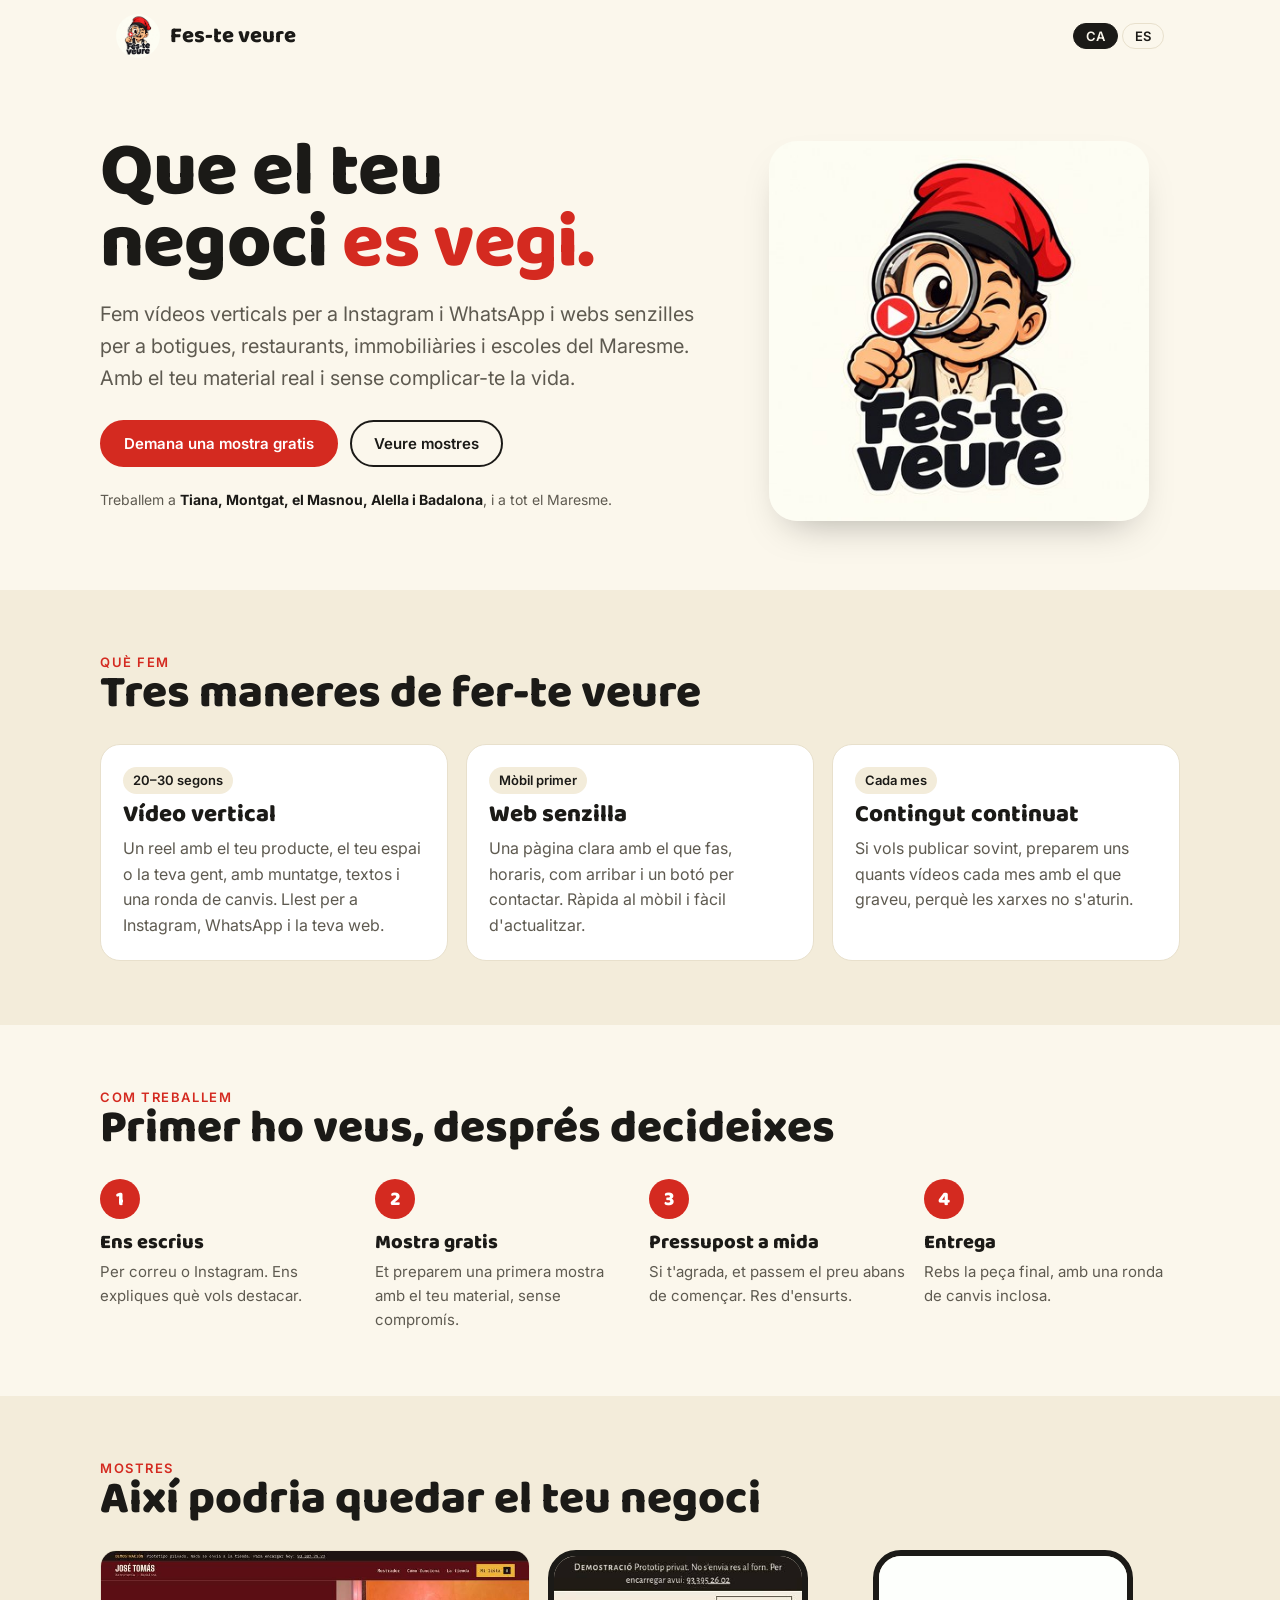
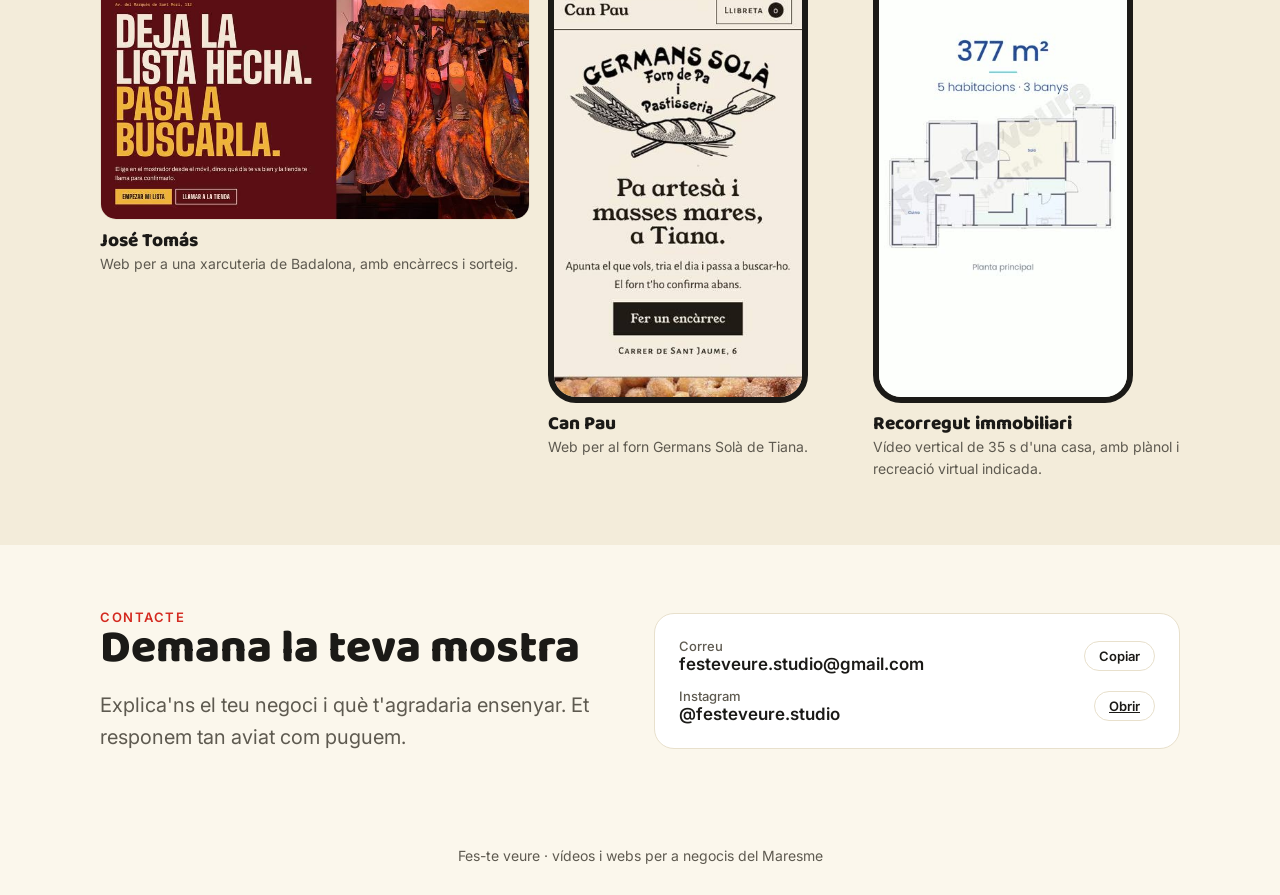
==== index.html @ b818a2d7 "Web de Fes-te veure" ====
<!doctype html>
<html lang="ca">
<head>
<meta charset="utf-8">
<meta name="viewport" content="width=device-width, initial-scale=1, viewport-fit=cover">
<meta name="description" content="Fes-te veure: vídeos verticals i webs senzilles per a negocis del Maresme.">
<title>Fes-te veure</title>
<meta name="claude:viewport-fit-sides" content="cover">
<link rel="stylesheet" href="https://fonts.googleapis.com/css2?family=Baloo+2:wght@600;800&family=Inter:wght@400;500;600&display=swap">
<style>
/* Layout: portada con mascota y móvil, luego servicios, proceso, trabajos y contacto en bandas a lo ancho */
:root{
  --paper:#fbf7ec;--ink:#1b1a17;--muted:#5e5a50;--red:#d42a20;--red-ink:#ffffff;--card:#ffffff;--line:#e8e0cc;--tint:#f3ecda;
  --display:"Baloo 2",ui-rounded,system-ui,sans-serif;--body:"Inter",ui-sans-serif,system-ui,sans-serif;
}
@media (prefers-color-scheme:dark){:root:not([data-theme="light"]){--paper:#17150f;--ink:#f3eee2;--muted:#b3ab98;--red:#ef4b3f;--red-ink:#1b0b09;--card:#211e17;--line:#38332a;--tint:#262219;color-scheme:dark}}
:root[data-theme="dark"]{--paper:#17150f;--ink:#f3eee2;--muted:#b3ab98;--red:#ef4b3f;--red-ink:#1b0b09;--card:#211e17;--line:#38332a;--tint:#262219;color-scheme:dark}
body{background:var(--paper);color:var(--ink);font:16px/1.6 var(--body)}
.band{padding-block:64px;padding-left:max(16px,env(safe-area-inset-left,0px));padding-right:max(16px,env(safe-area-inset-right,0px))}
.wrap{max-width:1080px;margin:0 auto;display:grid;gap:28px}
.draft{background:var(--ink);color:var(--paper);text-align:center;font-size:13px;padding-block:8px;padding-left:max(16px,env(safe-area-inset-left,0px));padding-right:max(16px,env(safe-area-inset-right,0px))}
nav{display:flex;justify-content:space-between;align-items:center;gap:12px;flex-wrap:wrap;padding-block:14px;padding-left:max(16px,env(safe-area-inset-left,0px));padding-right:max(16px,env(safe-area-inset-right,0px));max-width:1080px;margin:0 auto}
.brand{display:flex;align-items:center;gap:10px;font:800 22px var(--display);color:var(--ink);text-decoration:none}
.brand img{width:44px;height:44px;border-radius:50%}
.lang{display:flex;gap:4px}
.lang button{border:1px solid var(--line);background:transparent;color:var(--ink);border-radius:999px;padding:4px 12px;font:600 13px var(--body);cursor:pointer}
.lang button[aria-pressed="true"]{background:var(--ink);color:var(--paper);border-color:var(--ink)}
.hero{display:grid;grid-template-columns:1.15fr .85fr;gap:40px;align-items:center}
.hero>*{min-width:0}
h1{font:800 clamp(40px,7vw,76px)/.95 var(--display);margin:0;letter-spacing:-.01em;text-wrap:balance}
h1 em{font-style:normal;color:var(--red)}
.lead{font-size:clamp(17px,2.2vw,20px);color:var(--muted);max-width:34em;margin:18px 0 0}
.cta{display:flex;gap:12px;flex-wrap:wrap;margin-top:26px}
.btn{display:inline-flex;align-items:center;gap:8px;border-radius:999px;padding:12px 22px;font:600 15px var(--body);text-decoration:none;cursor:pointer;border:2px solid var(--ink)}
.btn.primary{background:var(--red);border-color:var(--red);color:var(--red-ink)}
.btn.ghost{background:transparent;color:var(--ink)}
.btn:focus-visible,.lang button:focus-visible,.copy:focus-visible{outline:3px solid var(--red);outline-offset:3px}
.zone{margin-top:22px;font-size:14px;color:var(--muted)}
.zone b{color:var(--ink)}
.stage{position:relative;display:grid;place-items:center}
.stage .mascot{width:min(100%,380px);border-radius:28px;box-shadow:0 18px 40px -20px rgba(0,0,0,.35);max-width:100%}
h2{font:800 clamp(30px,4.6vw,46px)/1 var(--display);margin:0;text-wrap:balance}
.kicker{font:600 13px var(--body);letter-spacing:.12em;text-transform:uppercase;color:var(--red)}
.services{display:grid;grid-template-columns:repeat(3,1fr);gap:18px}
.svc{background:var(--card);border:1px solid var(--line);border-radius:20px;padding:22px;display:grid;gap:8px;align-content:start;min-width:0}
.svc h3{font:800 24px/1.1 var(--display);margin:0}
.svc p{margin:0;color:var(--muted)}
.svc .tag{font-size:13px;font-weight:600;color:var(--ink);background:var(--tint);border-radius:999px;padding:3px 10px;justify-self:start}
.steps{display:grid;grid-template-columns:repeat(4,1fr);gap:18px;counter-reset:s}
.step{display:grid;gap:6px;align-content:start;min-width:0}
.step::before{counter-increment:s;content:counter(s);width:40px;height:40px;border-radius:50%;background:var(--red);color:var(--red-ink);display:grid;place-items:center;font:800 20px var(--display)}
.step h3{margin:6px 0 0;font:800 20px/1.15 var(--display)}
.step p{margin:0;color:var(--muted);font-size:15px}
.tinted{background:var(--tint)}
.works{display:grid;grid-template-columns:1.4fr 1fr 1fr;gap:18px;align-items:start}
.work{margin:0;display:grid;gap:10px;min-width:0}
.work .frame{position:relative;border-radius:16px;overflow:hidden;border:1px solid var(--line);background:var(--card)}
.work img{display:block;width:100%;height:auto}
.work.phone .frame{max-width:260px;border-radius:28px;border:6px solid var(--ink)}
.work figcaption{font-size:14px;color:var(--muted)}
.work figcaption b{color:var(--ink);display:block;font:800 19px/1.2 var(--display)}
.pending{position:absolute;left:10px;top:10px;background:var(--ink);color:var(--paper);font-size:12px;font-weight:600;border-radius:999px;padding:3px 10px}
.contact{display:grid;grid-template-columns:1fr 1fr;gap:28px;align-items:center}
.contact>*{min-width:0}
.card{background:var(--card);border:1px solid var(--line);border-radius:20px;padding:24px;display:grid;gap:14px}
.row{display:flex;justify-content:space-between;align-items:center;gap:12px;flex-wrap:wrap}
.row span{font:600 17px var(--body);overflow-wrap:anywhere;user-select:all}
.row small{display:block;color:var(--muted);font-size:13px;font-weight:500}
.copy{border:1px solid var(--line);background:transparent;color:var(--ink);border-radius:999px;padding:6px 14px;font:600 13px var(--body);cursor:pointer}
footer{padding-block:28px;text-align:center;color:var(--muted);font-size:14px;padding-left:max(16px,env(safe-area-inset-left,0px));padding-right:max(16px,env(safe-area-inset-right,0px))}
@media (max-width:860px){.hero,.contact{grid-template-columns:1fr}.services{grid-template-columns:1fr}.steps{grid-template-columns:1fr 1fr}.works{grid-template-columns:1fr}.stage{order:-1}.stage .mascot{width:220px}}
@media (max-width:480px){.steps{grid-template-columns:1fr}.band{padding-block:44px}}
</style>
<style>*,*::before,*::after{box-sizing:border-box}body{margin:0}img{max-width:100%}[hidden]{display:none!important}</style>
</head>
<body>



<nav>
  <a class="brand" href="#inici"><img src="logo.jpg" alt="">Fes-te veure</a>
  <div class="lang" role="group" aria-label="Idioma">
    <button id="l-ca" aria-pressed="true">CA</button><button id="l-es" aria-pressed="false">ES</button>
  </div>
</nav>

<section class="band" id="inici">
  <div class="wrap hero">
    <div>
      <h1 data-ca="Que el teu negoci <em>es vegi.</em>" data-es="Que tu negocio <em>se vea.</em>"></h1>
      <p class="lead" data-ca="Fem vídeos verticals per a Instagram i WhatsApp i webs senzilles per a botigues, restaurants, immobiliàries i escoles del Maresme. Amb el teu material real i sense complicar-te la vida." data-es="Hacemos vídeos verticales para Instagram y WhatsApp y webs sencillas para tiendas, restaurantes, inmobiliarias y escuelas del Maresme. Con tu material real y sin complicarte la vida."></p>
      <div class="cta">
        <a class="btn primary" href="#contacte" data-ca="Demana una mostra gratis" data-es="Pide una muestra gratis"></a>
        <a class="btn ghost" href="#treballs" data-ca="Veure mostres" data-es="Ver muestras"></a>
      </div>
      <p class="zone" data-ca="Treballem a <b>Tiana, Montgat, el Masnou, Alella i Badalona</b>, i a tot el Maresme." data-es="Trabajamos en <b>Tiana, Montgat, el Masnou, Alella y Badalona</b>, y en todo el Maresme."></p>
    </div>
    <div class="stage"><img class="mascot" src="logo.jpg" alt="El Barrufet de Fes-te veure, amb una lupa"></div>
  </div>
</section>

<section class="band tinted" id="serveis">
  <div class="wrap">
    <div><div class="kicker" data-ca="Què fem" data-es="Qué hacemos"></div><h2 data-ca="Tres maneres de fer-te veure" data-es="Tres formas de hacerte ver"></h2></div>
    <div class="services">
      <article class="svc"><span class="tag" data-ca="20–30 segons" data-es="20–30 segundos"></span><h3 data-ca="Vídeo vertical" data-es="Vídeo vertical"></h3><p data-ca="Un reel amb el teu producte, el teu espai o la teva gent, amb muntatge, textos i una ronda de canvis. Llest per a Instagram, WhatsApp i la teva web." data-es="Un reel con tu producto, tu espacio o tu gente, con montaje, textos y una ronda de cambios. Listo para Instagram, WhatsApp y tu web."></p></article>
      <article class="svc"><span class="tag" data-ca="Mòbil primer" data-es="Móvil primero"></span><h3 data-ca="Web senzilla" data-es="Web sencilla"></h3><p data-ca="Una pàgina clara amb el que fas, horaris, com arribar i un botó per contactar. Ràpida al mòbil i fàcil d'actualitzar." data-es="Una página clara con lo que haces, horarios, cómo llegar y un botón para contactar. Rápida en el móvil y fácil de actualizar."></p></article>
      <article class="svc"><span class="tag" data-ca="Cada mes" data-es="Cada mes"></span><h3 data-ca="Contingut continuat" data-es="Contenido continuo"></h3><p data-ca="Si vols publicar sovint, preparem uns quants vídeos cada mes amb el que graveu, perquè les xarxes no s'aturin." data-es="Si quieres publicar a menudo, preparamos varios vídeos cada mes con lo que grabéis, para que las redes no se paren."></p></article>
    </div>
  </div>
</section>

<section class="band" id="com">
  <div class="wrap">
    <div><div class="kicker" data-ca="Com treballem" data-es="Cómo trabajamos"></div><h2 data-ca="Primer ho veus, després decideixes" data-es="Primero lo ves, después decides"></h2></div>
    <div class="steps">
      <div class="step"><h3 data-ca="Ens escrius" data-es="Nos escribes"></h3><p data-ca="Per correu o Instagram. Ens expliques què vols destacar." data-es="Por correo o Instagram. Nos cuentas qué quieres destacar."></p></div>
      <div class="step"><h3 data-ca="Mostra gratis" data-es="Muestra gratis"></h3><p data-ca="Et preparem una primera mostra amb el teu material, sense compromís." data-es="Te preparamos una primera muestra con tu material, sin compromiso."></p></div>
      <div class="step"><h3 data-ca="Pressupost a mida" data-es="Presupuesto a medida"></h3><p data-ca="Si t'agrada, et passem el preu abans de començar. Res d'ensurts." data-es="Si te gusta, te pasamos el precio antes de empezar. Sin sorpresas."></p></div>
      <div class="step"><h3 data-ca="Entrega" data-es="Entrega"></h3><p data-ca="Rebs la peça final, amb una ronda de canvis inclosa." data-es="Recibes la pieza final, con una ronda de cambios incluida."></p></div>
    </div>
  </div>
</section>

<section class="band tinted" id="treballs">
  <div class="wrap">
    <div><div class="kicker" data-ca="Mostres" data-es="Muestras"></div><h2 data-ca="Així podria quedar el teu negoci" data-es="Así podría quedar tu negocio"></h2></div>
    <div class="works">
      <figure class="work"><div class="frame"><img src="jose-tomas-escritorio.jpg" alt="Web de José Tomás, xarcuteria de Badalona"></div><figcaption><b>José Tomás</b><span data-ca="Web per a una xarcuteria de Badalona, amb encàrrecs i sorteig." data-es="Web para una charcutería de Badalona, con encargos y sorteo."></span></figcaption></figure>
      <figure class="work phone"><div class="frame"><img src="can-pau-movil-portada.jpg" alt="Web de Can Pau al mòbil"></div><figcaption><b>Can Pau</b><span data-ca="Web per al forn Germans Solà de Tiana." data-es="Web para el horno Germans Solà de Tiana."></span></figcaption></figure>
      <figure class="work phone"><div class="frame"><img src="finques-frame.jpg" alt="Fotograma d'un vídeo immobiliari"></div><figcaption><b data-ca="Recorregut immobiliari" data-es="Recorrido inmobiliario"></b><span data-ca="Vídeo vertical de 35 s d'una casa, amb plànol i recreació virtual indicada." data-es="Vídeo vertical de 35 s de una casa, con plano y recreación virtual indicada."></span></figcaption></figure>
    </div>
  </div>
</section>

<section class="band" id="contacte">
  <div class="wrap contact">
    <div><div class="kicker" data-ca="Contacte" data-es="Contacto"></div><h2 data-ca="Demana la teva mostra" data-es="Pide tu muestra"></h2><p class="lead" data-ca="Explica'ns el teu negoci i què t'agradaria ensenyar. Et responem tan aviat com puguem." data-es="Cuéntanos tu negocio y qué te gustaría enseñar. Te respondemos lo antes posible."></p></div>
    <div class="card">
      <div class="row"><span><small data-ca="Correu" data-es="Correo"></small>festeveure.studio@gmail.com</span><button class="copy" data-copy="festeveure.studio@gmail.com" data-ca="Copiar" data-es="Copiar"></button></div>
      <div class="row"><span><small>Instagram</small>@festeveure.studio</span><a class="copy" href="https://www.instagram.com/festeveure.studio/" target="_blank" rel="noopener" data-ca="Obrir" data-es="Abrir"></a></div>
    </div>
  </div>
</section>

<footer><span data-ca="Fes-te veure · vídeos i webs per a negocis del Maresme" data-es="Fes-te veure · vídeos y webs para negocios del Maresme"></span></footer>

<script>
function setLang(l){
  document.documentElement.lang=l;
  document.querySelectorAll("[data-ca]").forEach(e=>{e.innerHTML=e.getAttribute("data-"+l)});
  document.getElementById("l-ca").setAttribute("aria-pressed",l==="ca");
  document.getElementById("l-es").setAttribute("aria-pressed",l==="es");
  try{localStorage.setItem("ftv-lang",l)}catch(e){}
}
document.getElementById("l-ca").onclick=()=>setLang("ca");
document.getElementById("l-es").onclick=()=>setLang("es");
let start="ca";try{start=localStorage.getItem("ftv-lang")||"ca"}catch(e){}
setLang(start);
document.addEventListener("click",e=>{const b=e.target.closest("button[data-copy]");if(!b)return;
  const t=b.getAttribute("data-copy"),old=b.textContent;
  navigator.clipboard.writeText(t).then(()=>{b.textContent="✓";setTimeout(()=>b.textContent=old,1500)}).catch(()=>{const s=b.parentElement.querySelector("span");const r=document.createRange();r.selectNodeContents(s);const sel=getSelection();sel.removeAllRanges();sel.addRange(r)})});
</script>

</body>
</html>
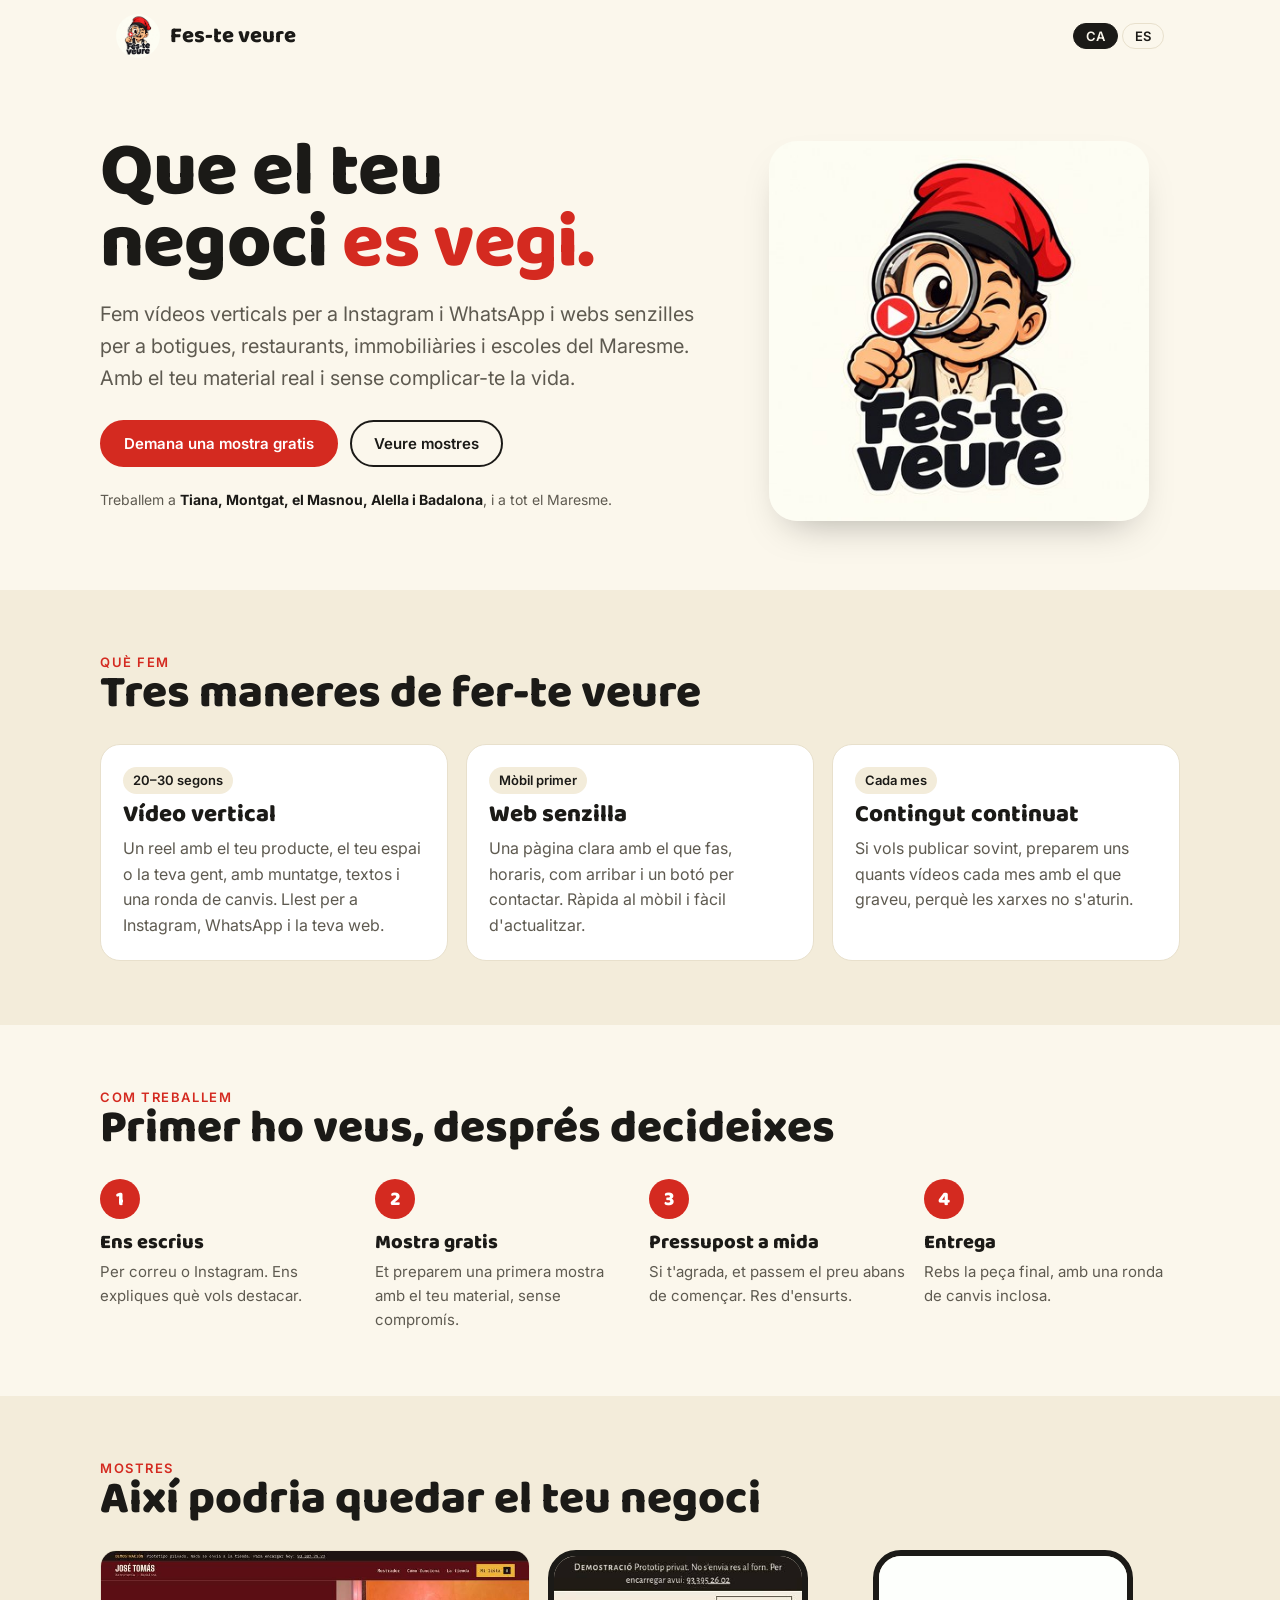
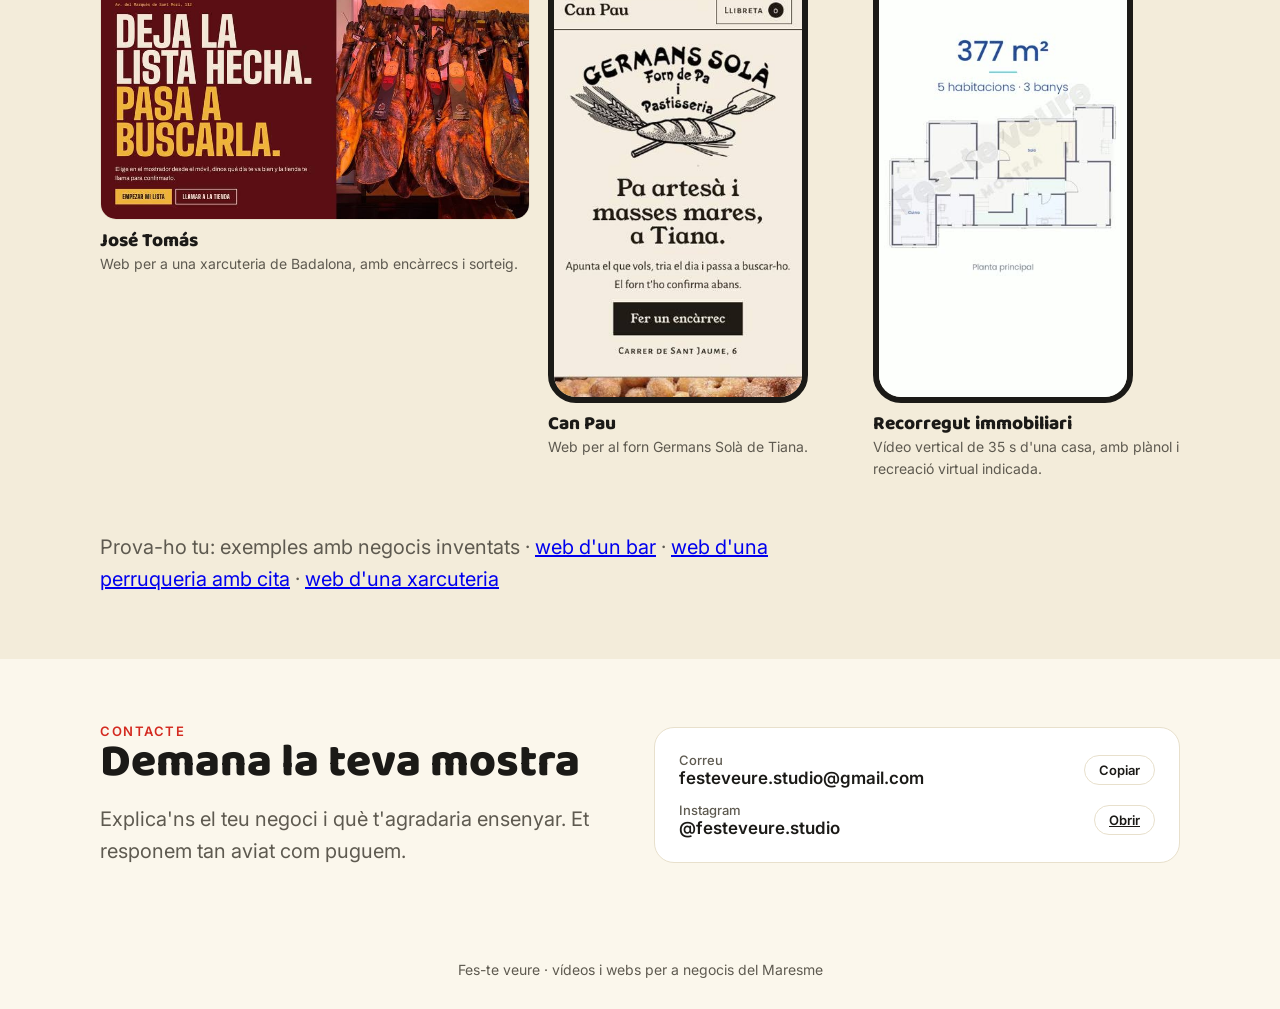
==== commit 711ac7ad: "Muestras: webs de ejemplo de bar y peluquería (negocios inventados) Co-Authored-By: Claude Opus 5.5 " ====
--- a/index.html
+++ b/index.html
@@ -130,6 +130,7 @@
       <figure class="work phone"><div class="frame"><img src="can-pau-movil-portada.jpg" alt="Web de Can Pau al mòbil"></div><figcaption><b>Can Pau</b><span data-ca="Web per al forn Germans Solà de Tiana." data-es="Web para el horno Germans Solà de Tiana."></span></figcaption></figure>
       <figure class="work phone"><div class="frame"><img src="finques-frame.jpg" alt="Fotograma d'un vídeo immobiliari"></div><figcaption><b data-ca="Recorregut immobiliari" data-es="Recorrido inmobiliario"></b><span data-ca="Vídeo vertical de 35 s d'una casa, amb plànol i recreació virtual indicada." data-es="Vídeo vertical de 35 s de una casa, con plano y recreación virtual indicada."></span></figcaption></figure>
     </div>
+    <p class="lead" style="margin-top:22px"><span data-ca="Prova-ho tu: exemples amb negocis inventats" data-es="Pruébalo tú: ejemplos con negocios inventados"></span> · <a href="muestras/bar/" data-ca="web d'un bar" data-es="web de un bar"></a> · <a href="muestras/perruqueria/" data-ca="web d'una perruqueria amb cita" data-es="web de una peluquería con cita"></a> · <a href="muestras/jose-tomas/" data-ca="web d'una xarcuteria" data-es="web de una charcutería"></a></p>
   </div>
 </section>
 
